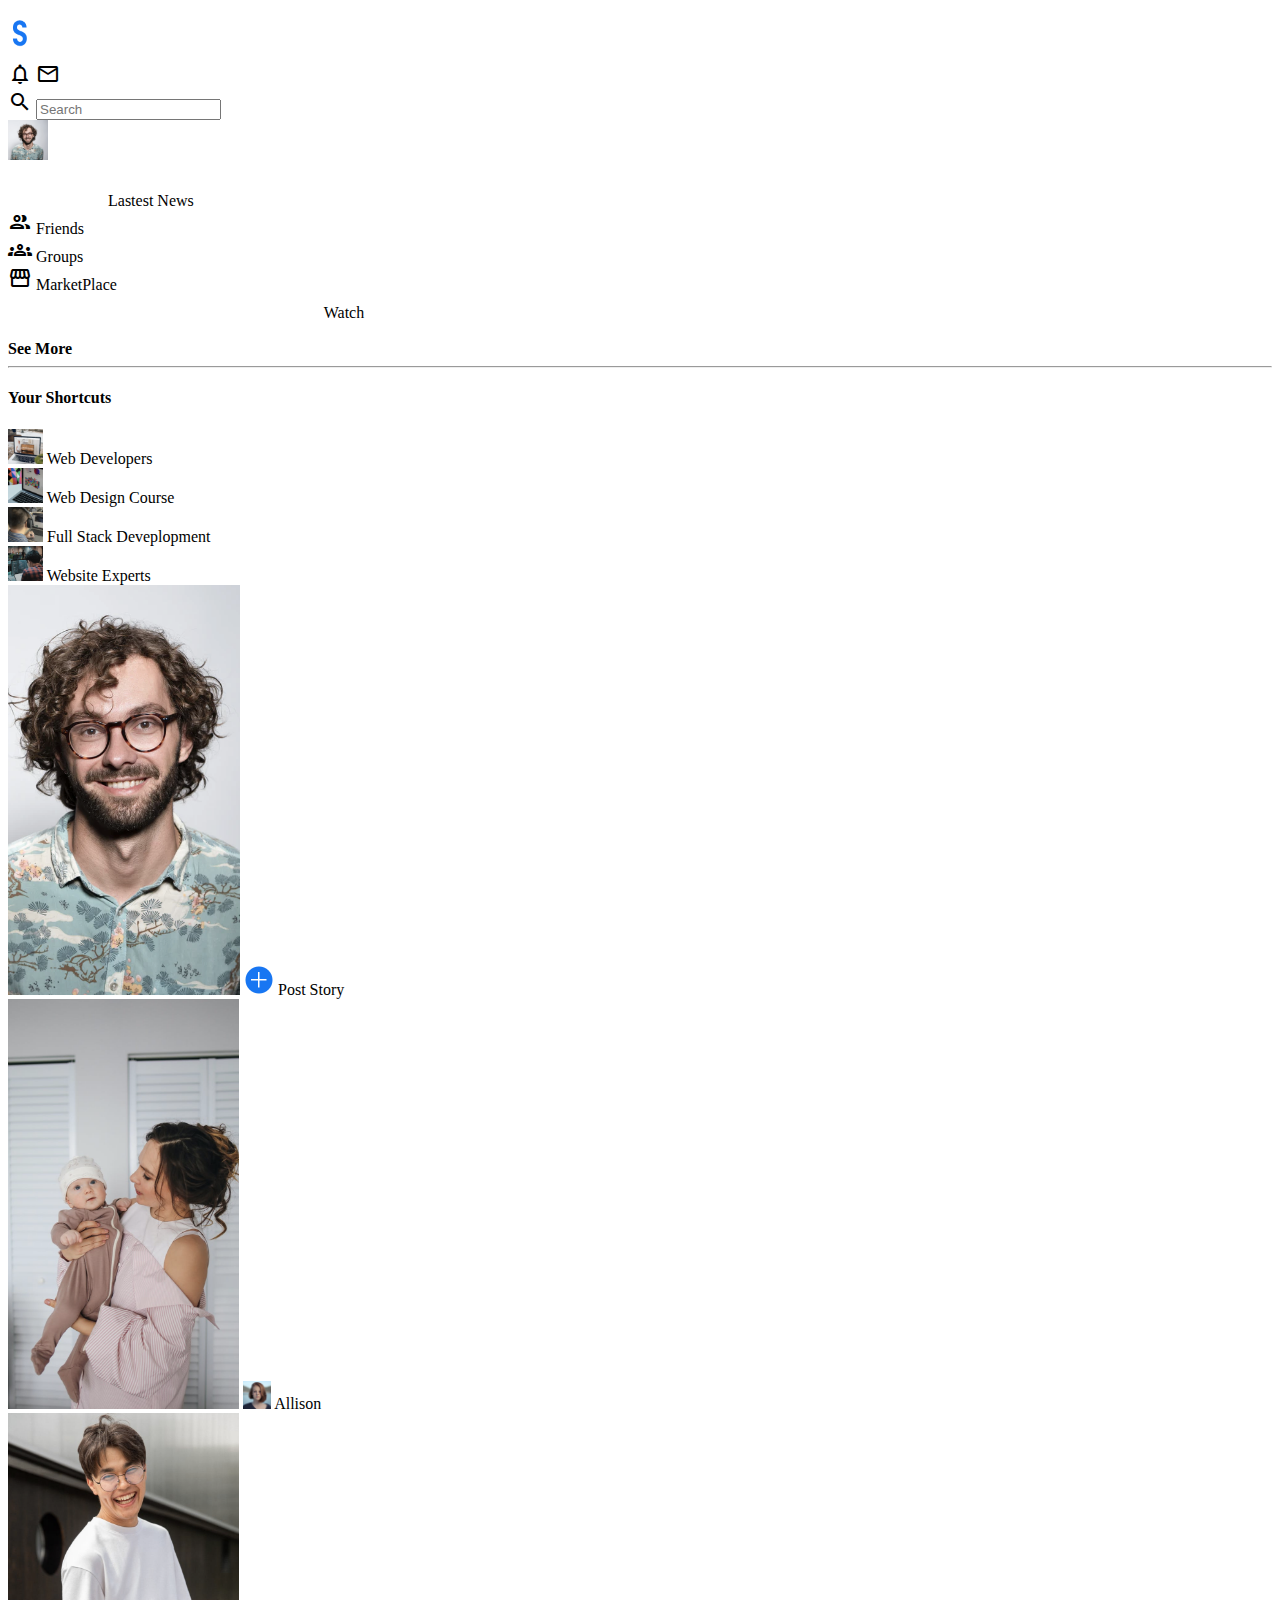
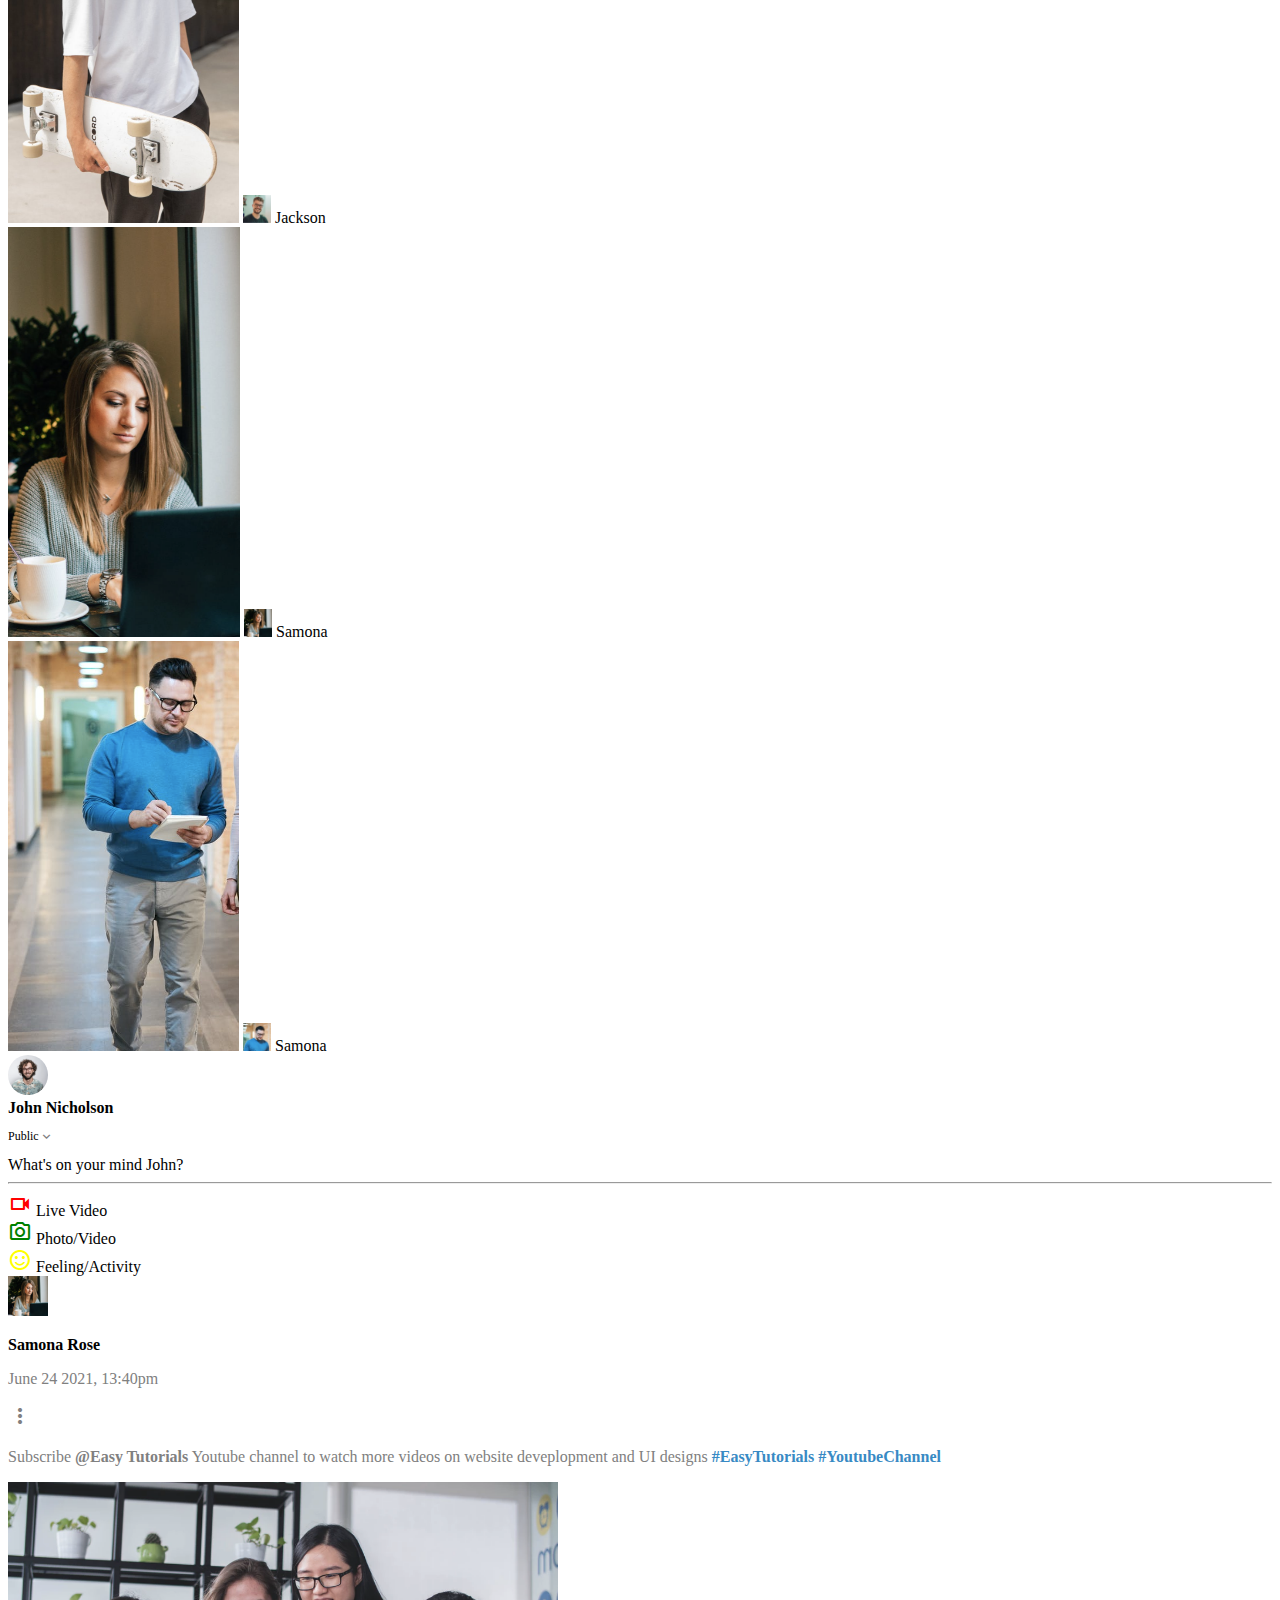
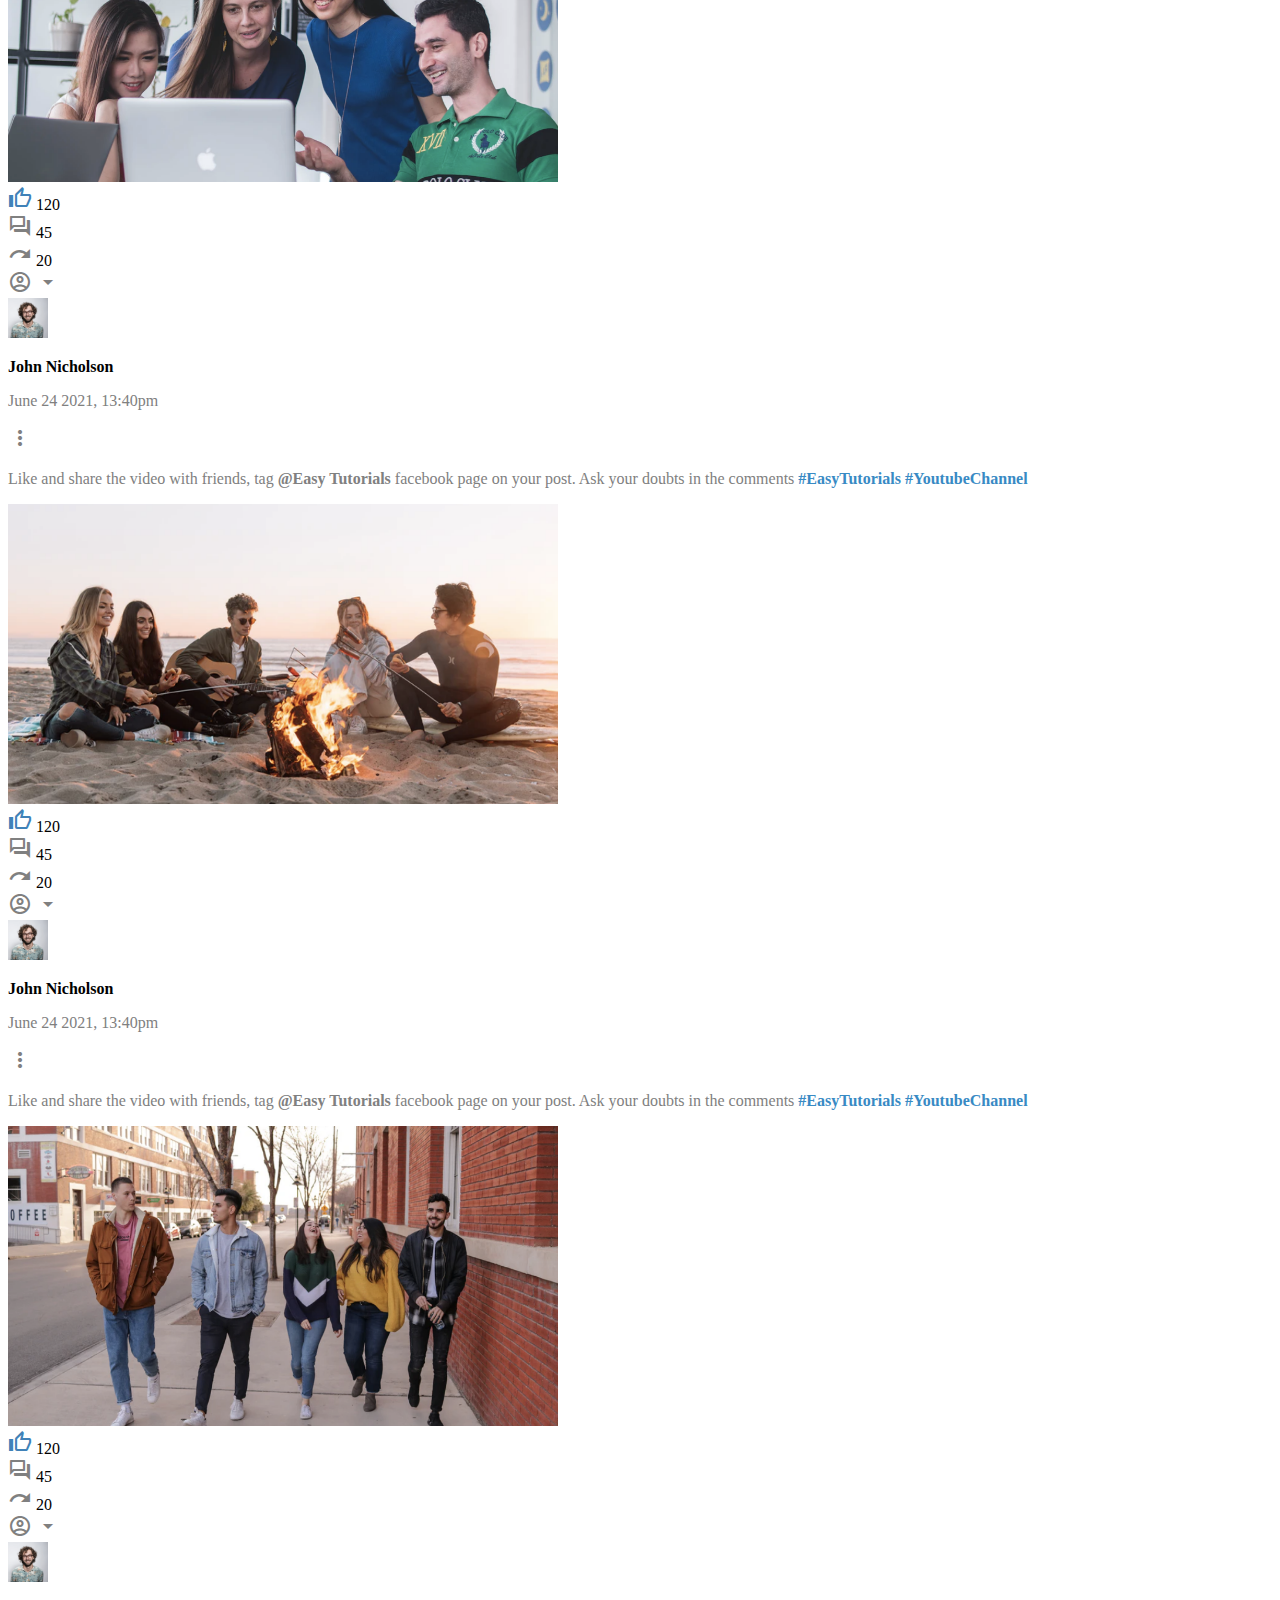
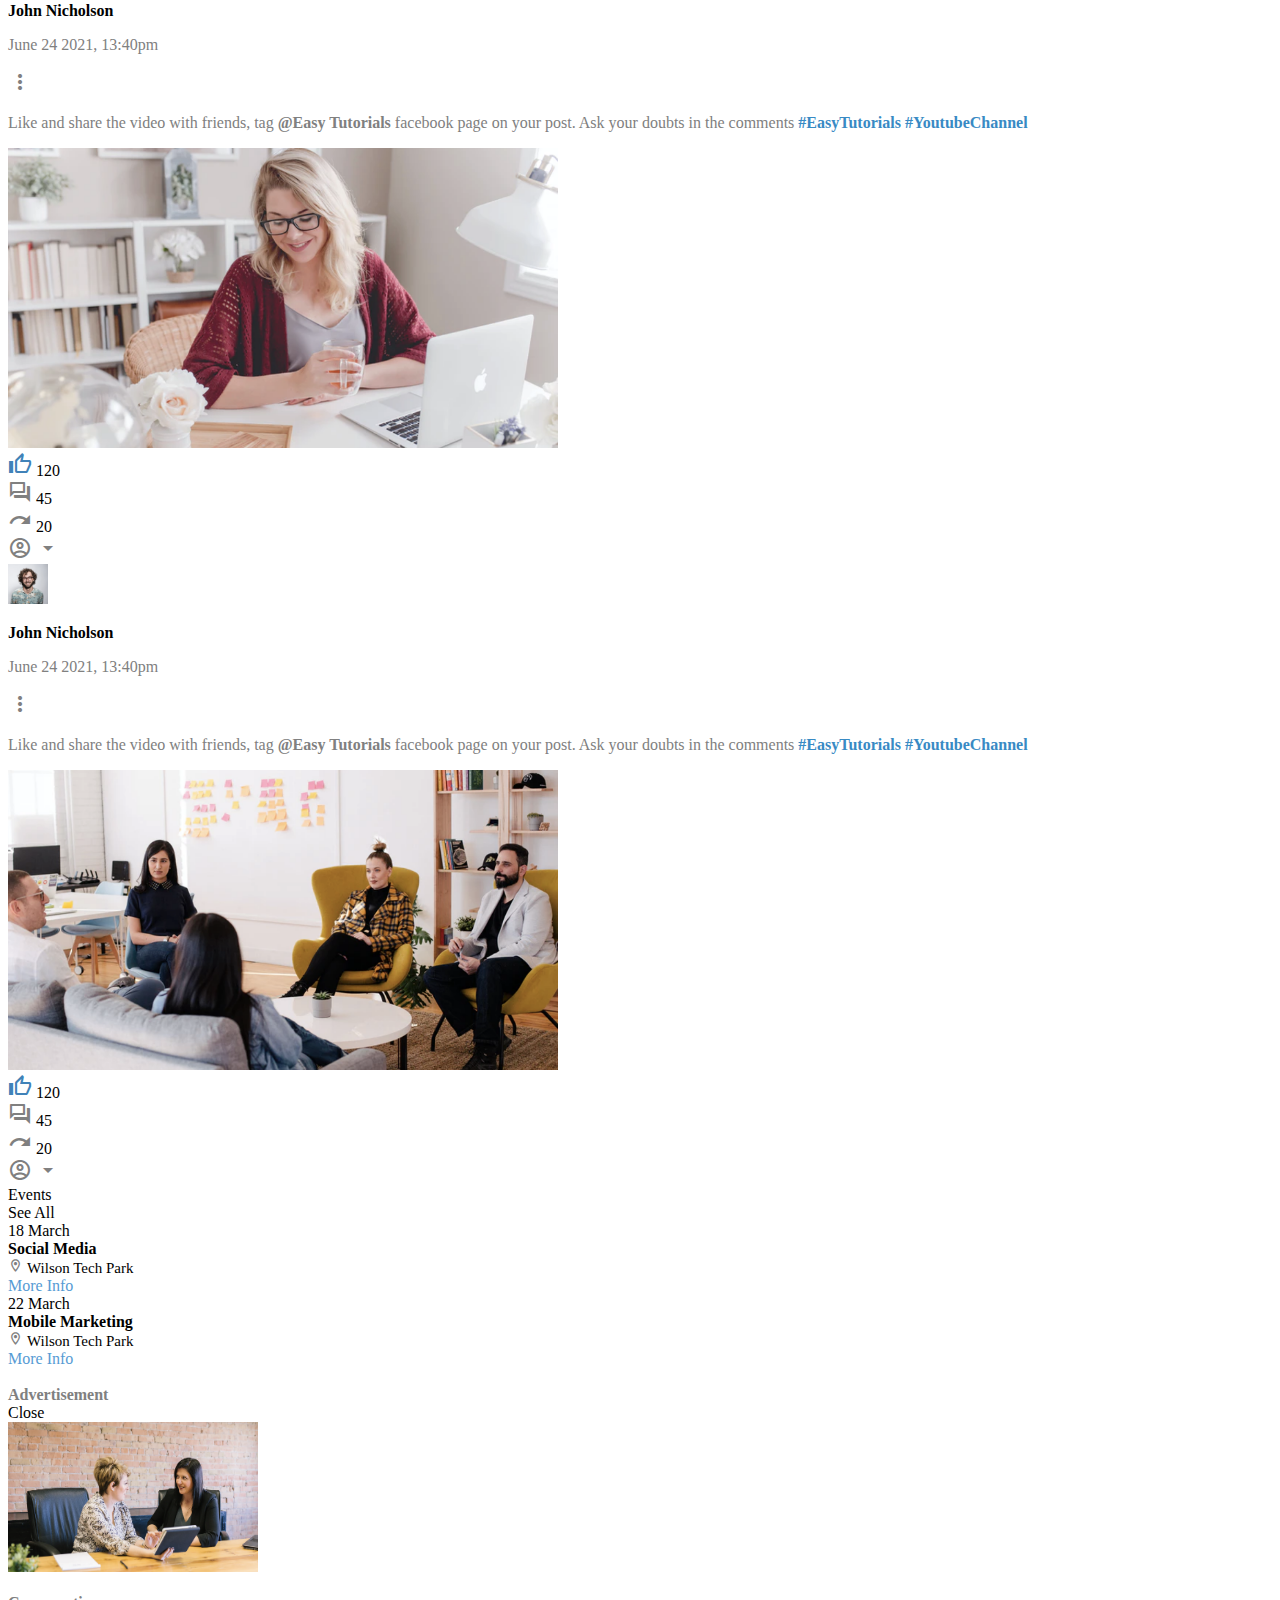
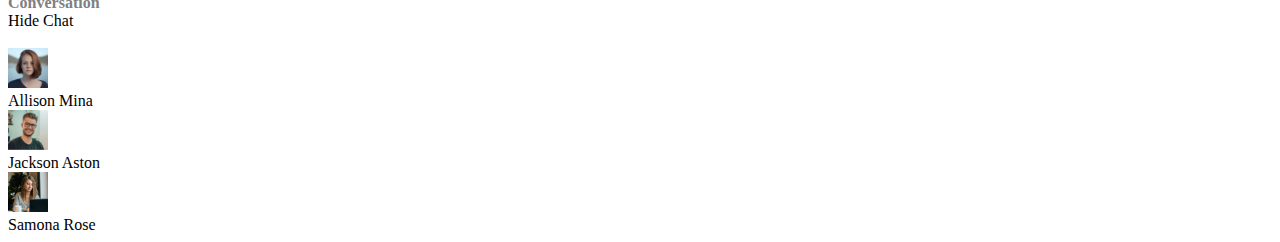
==== index.html @ bc4e50e1 "Add files via upload" ====
<!DOCTYPE html>
<html lang="en">

<head>
    <meta charset="UTF-8">
    <meta name="viewport" content="width=device-width, initial-scale=1.0">
    <link rel="stylesheet" href="/css/FacebookClone.css">
    <link href="https://fonts.googleapis.com/icon?family=Material+Icons+Outlined" rel="stylesheet">

<body>
    <nav>
        <div class="bar-left-side">
            <img src="/img/logo.png" width="150px" height="50px">
            <div class="bar_actions">
                <span class="material-icons-outlined">
                    notifications
                </span>
                <span class="material-icons-outlined">
                    email
                </span>
                <span class="material-icons-outlined">
                    smart_display
                </span>
            </div>
        </div>

        <div class="bar-right-side">

            <div class="search_bar">
                <span class="material-icons-outlined">
                    search
                </span>
                <input type="text" placeholder="Search">
            </div>
            <div class="user">
                <img src="/img/profile-pic.png" width="40px" height="40px" class="perfil">
                <div class="estado"></div>
            </div>

            <!-- <div class="div">
                <div class="opciones">
                    <div class="izquierda">
                        <div class="imagen">
                            <img src="/img/member-3.png" width="40px" height="40px">
                        </div>
                        <div class="data">
                            <p style="font-weight: bold;">Samona Rose</p>
                            <p style="color: gray;">June 24 2021, 13:40pm</p>
                        </div>
                    </div>
                    <div>
                        <span class="material-icons-outlined" style="color: grey;">
                            more_vert
                        </span>
                    </div>
                </div>

                <hr>

                <div class="opciones">
                    <div class="izquierda">
                        <div class="imagen">
                            <img src="/img/member-3.png" width="40px" height="40px">
                        </div>
                        <div class="data">
                            <p style="font-weight: bold;">Samona Rose</p>
                            <p style="color: gray;">June 24 2021, 13:40pm</p>
                        </div>
                    </div>
                    <div>
                        <span class="material-icons-outlined" style="color: grey;">
                            more_vert
                        </span>
                    </div>
                </div>


            </div> -->
        </div>
    </nav>

    <br>
    <div class="container">
        <div class="contenedor">
            <div class="left">
                <div class="sections">
                    <a>
                        <span class="material-icons-outlined ">feed</span>
                        <span>Lastest News</span>
                    </a>
                </div>
                <div class="sections">
                    <a>
                        <span class="material-icons-outlined">people</span>
                        <span> Friends</span>
                    </a>
                </div>
                <div class="sections">
                    <a>
                        <span class="material-icons-outlined">groups</span>
                        <span> Groups</span>
                    </a>
                </div>
                <div class="sections">
                    <a>
                        <span class="material-icons-outlined">storefront</span>
                        <span> MarketPlace</span>
                    </a>
                </div>
                <div class="sections">
                    <a>
                        <span class="material-icons-outlined">smart_display</span>
                        <span> Watch</span>
                    </a>
                </div>
                <br>
                <a> <strong> <span class="More">See More</span> </strong> </a>
            </div>
            <hr>

            <div>
                <h4>Your Shortcuts</h4>
                <div class="sections">
                    <a>
                        <img src="/img/shortcut-1.png" height="35px" width="35px">
                        <span>Web Developers</span>
                    </a>
                </div>
                <div class="sections">
                    <a>
                        <img src="/img/shortcut-2.png" height="35px" width="35px">
                        <span>Web Design Course</span>
                    </a>
                </div>
                <div class="sections">
                    <a>
                        <img src="/img/shortcut-3.png" height="35px" width="35px">
                        <span>Full Stack Deveplopment</span>
                    </a>
                </div>
                <div class="sections">
                    <a>
                        <img src="/img/shortcut-4.png" height="35px" width="35px">
                        <span>Website Experts</span>
                    </a>
                </div>
            </div>

        </div>

        <div class="mid">
            <div class="status">
                <div class="caja">
                    <img src="/img/status-1.png" class="profile">
                    <img src="/img/upload.png" width="30px" height="30px" class="history_image">
                    <span>Post Story</span>
                </div>
                <div class="caja">
                    <img src="/img/status-2.png" class="profile">
                    <img src="/img/member-1.png" width="28px" height="28px" class="pic">
                    <span>Allison</span>
                </div>
                <div class="caja">
                    <img src="/img/status-3.png" class="profile">
                    <img src="/img/member-2.png" width="28px" height="28px" class="pic">
                    <span>Jackson</span>
                </div>
                <div class="caja">
                    <img src="/img/status-4.png" class="profile">
                    <img src="/img/member-3.png" width="28px" height="28px" class="pic">
                    <span>Samona</span>
                </div>
                <div class="caja">
                    <img src="/img/status-5.png" class="profile">
                    <img src="/img/member-4.png" width="28px" height="28px" class="pic">
                    <span>Samona</span>
                </div>
            </div>
            <div class="share">
                <div>
                    <img src="/img/profile-pic.png" width="40px" height="40px" style="border-radius: 100px;">
                </div>
                <div class="info">
                    <b><span>John Nicholson</span> </b>
                    <p style="font-size: 12px; display: flex; align-items: center;">
                        <span>Public</span>
                        <span class="material-icons-outlined" style="color: gray;  font-size: 15px;">
                            expand_more
                        </span>
                    </p>
                    <div class="question">What's on your mind John?</div>
                    <hr>
                    <div class="options">
                        <div>
                            <span class="material-icons-outlined" style="color: red; ">
                                videocam
                            </span>
                            Live Video
                        </div>
                        <div>
                            <span class="material-icons-outlined" style="color: green;">
                                photo_camera
                            </span>
                            Photo/Video
                        </div>
                        <div>
                            <span class="material-icons-outlined" style="color: yellow;">
                                sentiment_satisfied_alt
                            </span>
                            Feeling/Activity
                        </div>
                    </div>
                </div>
            </div>
            <div class="publication">
                <div class="head">
                    <div class="izquierda">
                        <div class="imagen">
                            <img src="/img/member-3.png" width="40px" height="40px">
                        </div>
                        <div class="data">
                            <p style="font-weight: bold;">Samona Rose</p>
                            <p style="color: gray;">June 24 2021, 13:40pm</p>
                        </div>
                    </div>
                    <div>
                        <span class="material-icons-outlined" style="color: grey;">
                            more_vert
                        </span>
                    </div>
                </div>
                <div class="information">
                    <p style="color: grey;">Subscribe <b style="color: grey;">@Easy Tutorials</b> Youtube channel
                        to watch more videos on website deveplopment and UI designs
                        <b style="color: rgb(56, 138, 196);"> #EasyTutorials #YoutubeChannel</b>
                    </p>
                    <img src="/img/feed-image-1.png" height="300px" width="550px" class="feed-image-1">
                </div>
                <div class="feet">
                    <div class="reactions">
                        <div class="reactions">
                            <span class="material-icons-outlined" style="color: rgb(64, 130, 184);">
                                thumb_up
                            </span>
                            120
                        </div>
                        <div class="reactions">
                            <span class="material-icons-outlined" style="color: grey;">
                                question_answer
                            </span>
                            45
                        </div>
                        <div class="reactions">
                            <span class="material-icons-outlined" style="color: grey;">
                                redo
                            </span>
                            20
                        </div>
                    </div>
                    <div>
                        <span class="material-icons-outlined" style="color: grey;">
                            account_circle
                        </span>
                        <span class="material-icons-outlined" style="color: grey;">
                            arrow_drop_down
                        </span>
                    </div>
                </div>
            </div>

            <div class="publication">
                <div class="head">
                    <div class="izquierda">
                        <div class="imagen">
                            <img src="/img/profile-pic.png" width="40px" height="40px">
                        </div>
                        <div class="data">
                            <p style="font-weight: bold;">John Nicholson</p>
                            <p style="color: gray;">June 24 2021, 13:40pm</p>
                        </div>
                    </div>
                    <div>
                        <span class="material-icons-outlined" style="color: grey;">
                            more_vert
                        </span>
                    </div>
                </div>
                <div class="information">
                    <p style="color: grey;">Like and share the video with friends, tag <b style="color: grey;">@Easy
                            Tutorials</b>
                        facebook page on your post. Ask your doubts in the comments
                        <b style="color: rgb(56, 138, 196);"> #EasyTutorials #YoutubeChannel</b>
                    </p>
                    <img src="/img/feed-image-2.png" height="300px" width="550px" class="feed-image-1">
                </div>
                <div class="feet">
                    <div class="reactions">
                        <div class="reactions">
                            <span class="material-icons-outlined" style="color: rgb(64, 130, 184);">
                                thumb_up
                            </span>
                            120
                        </div>
                        <div class="reactions">
                            <span class="material-icons-outlined" style="color: grey;">
                                question_answer
                            </span>
                            45
                        </div>
                        <div class="reactions">
                            <span class="material-icons-outlined" style="color: grey;">
                                redo
                            </span>
                            20
                        </div>
                    </div>
                    <div>
                        <span class="material-icons-outlined" style="color: grey;">
                            account_circle
                        </span>
                        <span class="material-icons-outlined" style="color: grey;">
                            arrow_drop_down
                        </span>
                    </div>
                </div>
            </div>

            <div class="publication">
                <div class="head">
                    <div class="izquierda">
                        <div class="imagen">
                            <img src="/img/profile-pic.png" width="40px" height="40px">
                        </div>
                        <div class="data">
                            <p style="font-weight: bold;">John Nicholson</p>
                            <p style="color: gray;">June 24 2021, 13:40pm</p>
                        </div>
                    </div>
                    <div>
                        <span class="material-icons-outlined" style="color: grey;">
                            more_vert
                        </span>
                    </div>
                </div>
                <div class="information">
                    <p style="color: grey;">Like and share the video with friends, tag <b style="color: grey;">@Easy
                            Tutorials</b>
                        facebook page on your post. Ask your doubts in the comments
                        <b style="color: rgb(56, 138, 196);"> #EasyTutorials #YoutubeChannel</b>
                    </p>
                    <img src="/img/feed-image-3.png" height="300px" width="550px" class="feed-image-1">
                </div>
                <div class="feet">
                    <div class="reactions">
                        <div class="reactions">
                            <span class="material-icons-outlined" style="color: rgb(64, 130, 184);">
                                thumb_up
                            </span>
                            120
                        </div>
                        <div class="reactions">
                            <span class="material-icons-outlined" style="color: grey;">
                                question_answer
                            </span>
                            45
                        </div>
                        <div class="reactions">
                            <span class="material-icons-outlined" style="color: grey;">
                                redo
                            </span>
                            20
                        </div>
                    </div>
                    <div>
                        <span class="material-icons-outlined" style="color: grey;">
                            account_circle
                        </span>
                        <span class="material-icons-outlined" style="color: grey;">
                            arrow_drop_down
                        </span>
                    </div>
                </div>
            </div>

            <div class="publication">
                <div class="head">
                    <div class="izquierda">
                        <div class="imagen">
                            <img src="/img/profile-pic.png" width="40px" height="40px">
                        </div>
                        <div class="data">
                            <p style="font-weight: bold;">John Nicholson</p>
                            <p style="color: gray;">June 24 2021, 13:40pm</p>
                        </div>
                    </div>
                    <div>
                        <span class="material-icons-outlined" style="color: grey;">
                            more_vert
                        </span>
                    </div>
                </div>
                <div class="information">
                    <p style="color: grey;">Like and share the video with friends, tag <b style="color: grey;">@Easy
                            Tutorials</b>
                        facebook page on your post. Ask your doubts in the comments
                        <b style="color: rgb(56, 138, 196);"> #EasyTutorials #YoutubeChannel</b>
                    </p>
                    <img src="/img/feed-image-4.png" height="300px" width="550px" class="feed-image-1">
                </div>
                <div class="feet">
                    <div class="reactions">
                        <div class="reactions">
                            <span class="material-icons-outlined" style="color: rgb(64, 130, 184);">
                                thumb_up
                            </span>
                            120
                        </div>
                        <div class="reactions">
                            <span class="material-icons-outlined" style="color: grey;">
                                question_answer
                            </span>
                            45
                        </div>
                        <div class="reactions">
                            <span class="material-icons-outlined" style="color: grey;">
                                redo
                            </span>
                            20
                        </div>
                    </div>
                    <div>
                        <span class="material-icons-outlined" style="color: grey;">
                            account_circle
                        </span>
                        <span class="material-icons-outlined" style="color: grey;">
                            arrow_drop_down
                        </span>
                    </div>
                </div>
            </div>

            <div class="publication">
                <div class="head">
                    <div class="izquierda">
                        <div class="imagen">
                            <img src="/img/profile-pic.png" width="40px" height="40px">
                        </div>
                        <div class="data">
                            <p style="font-weight: bold;">John Nicholson</p>
                            <p style="color: gray;">June 24 2021, 13:40pm</p>
                        </div>
                    </div>
                    <div>
                        <span class="material-icons-outlined" style="color: grey;">
                            more_vert
                        </span>
                    </div>
                </div>
                <div class="information">
                    <p style="color: grey;">Like and share the video with friends, tag <b style="color: grey;">@Easy
                            Tutorials</b>
                        facebook page on your post. Ask your doubts in the comments
                        <b style="color: rgb(56, 138, 196);"> #EasyTutorials #YoutubeChannel</b>
                    </p>
                    <img src="/img/feed-image-5.png" height="300px" width="550px" class="feed-image-1">
                </div>
                <div class="feet">
                    <div class="reactions">
                        <div class="reactions">
                            <span class="material-icons-outlined" style="color: rgb(64, 130, 184);">
                                thumb_up
                            </span>
                            120
                        </div>
                        <div class="reactions">
                            <span class="material-icons-outlined" style="color: grey;">
                                question_answer
                            </span>
                            45
                        </div>
                        <div class="reactions">
                            <span class="material-icons-outlined" style="color: grey;">
                                redo
                            </span>
                            20
                        </div>
                    </div>
                    <div>
                        <span class="material-icons-outlined" style="color: grey;">
                            account_circle
                        </span>
                        <span class="material-icons-outlined" style="color: grey;">
                            arrow_drop_down
                        </span>
                    </div>
                </div>
            </div>
        </div>

        <div class="right">
            <div class="title">
                <div>Events</div>
                <div>See All</div>
            </div>
            <div class="description">
                <div class="date">
                    <span>18</span>
                    <span class="month">March</span>
                </div>
                <div class="place">
                    <b>Social Media</b>
                    <div>
                        <span class="material-icons-outlined" style="font-size: 15px; color: gray;">
                            location_on
                        </span>
                        <span style="font-size: 15px;">Wilson Tech Park</span>
                        <br>
                        <span style="color: rgb(86, 155, 212);">More Info</span>
                    </div>
                </div>
            </div>
            <div class="description">
                <div class="date">
                    <span>22</span>
                    <span class="month">March</span>
                </div>
                <div class="place">
                    <b>Mobile Marketing</b>
                    <div>
                        <span class="material-icons-outlined" style="font-size: 15px; color: gray;">
                            location_on
                        </span>
                        <span style="font-size: 15px;">Wilson Tech Park</span>
                        <br>
                        <span style="color: rgb(86, 155, 212);">More Info</span>
                    </div>
                </div>
            </div>
            <br>
            <div class="title">
                <div style="color: grey; font-weight: bold;">Advertisement</div>
                <div>Close</div>
            </div>
            <div class="advertisement">
                <img src="/img/advertisement.png" width="250px" height="150px">
            </div>
            <br>
            <div class="title">
                <div style="color: grey; font-weight: bold;">Conversation</div>
                <div>Hide Chat</div>
            </div>

            <div>
                <br>
                <div class="chat">
                    <div class="imagen">
                        <img src="/img/member-1.png" width="40px" height="40px">
                        <div class="punto"></div>
                    </div>
                    <span>Allison Mina</span>
                </div>
                <div class="chat">
                    <div class="imagen">
                        <img src="/img/member-2.png" width="40px" height="40px">
                        <div class="punto"></div>
                    </div>
                    <span>Jackson Aston</span>
                </div>
                <div class="chat">
                    <div class="imagen">
                        <img src="/img/member-3.png" width="40px" height="40px">
                        <div class="punto"></div>
                    </div>
                    <span>Samona Rose</span>
                </div>
            </div>
        </div>

    </div>


</body>

</html>
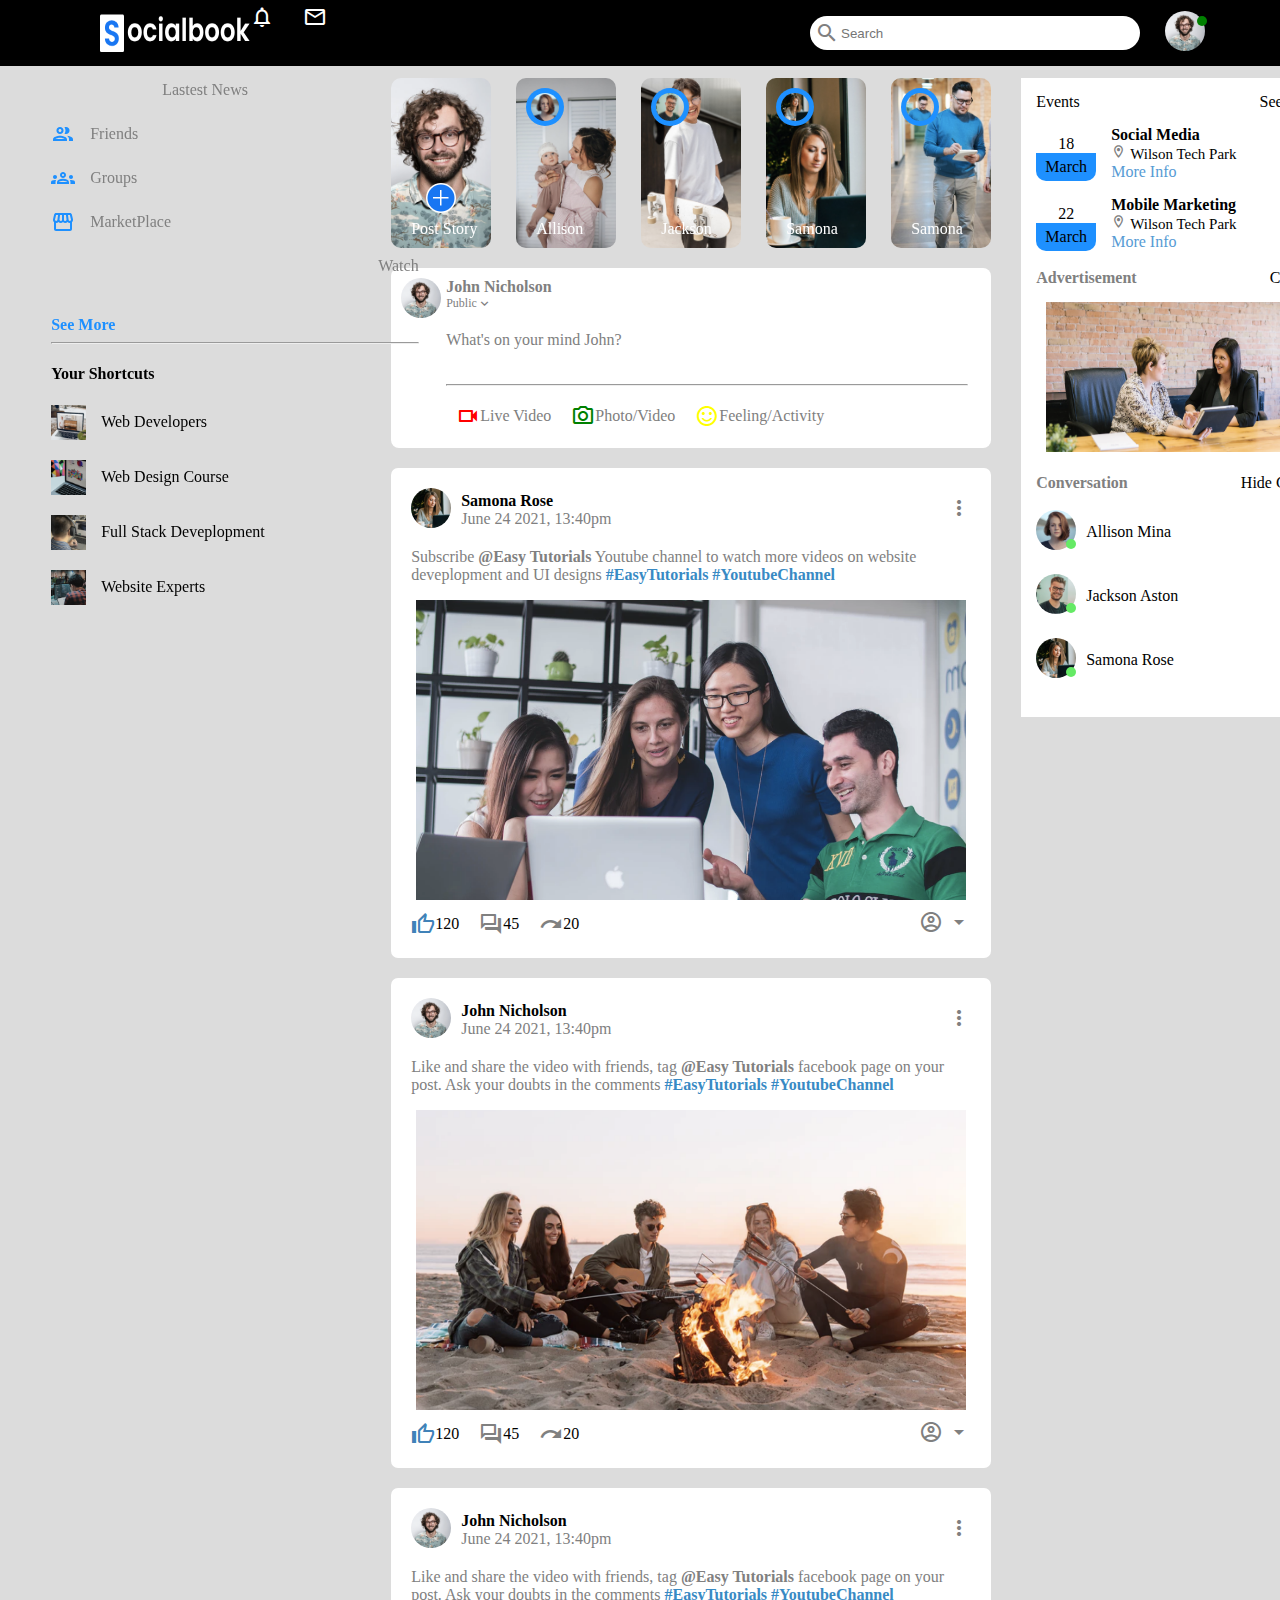
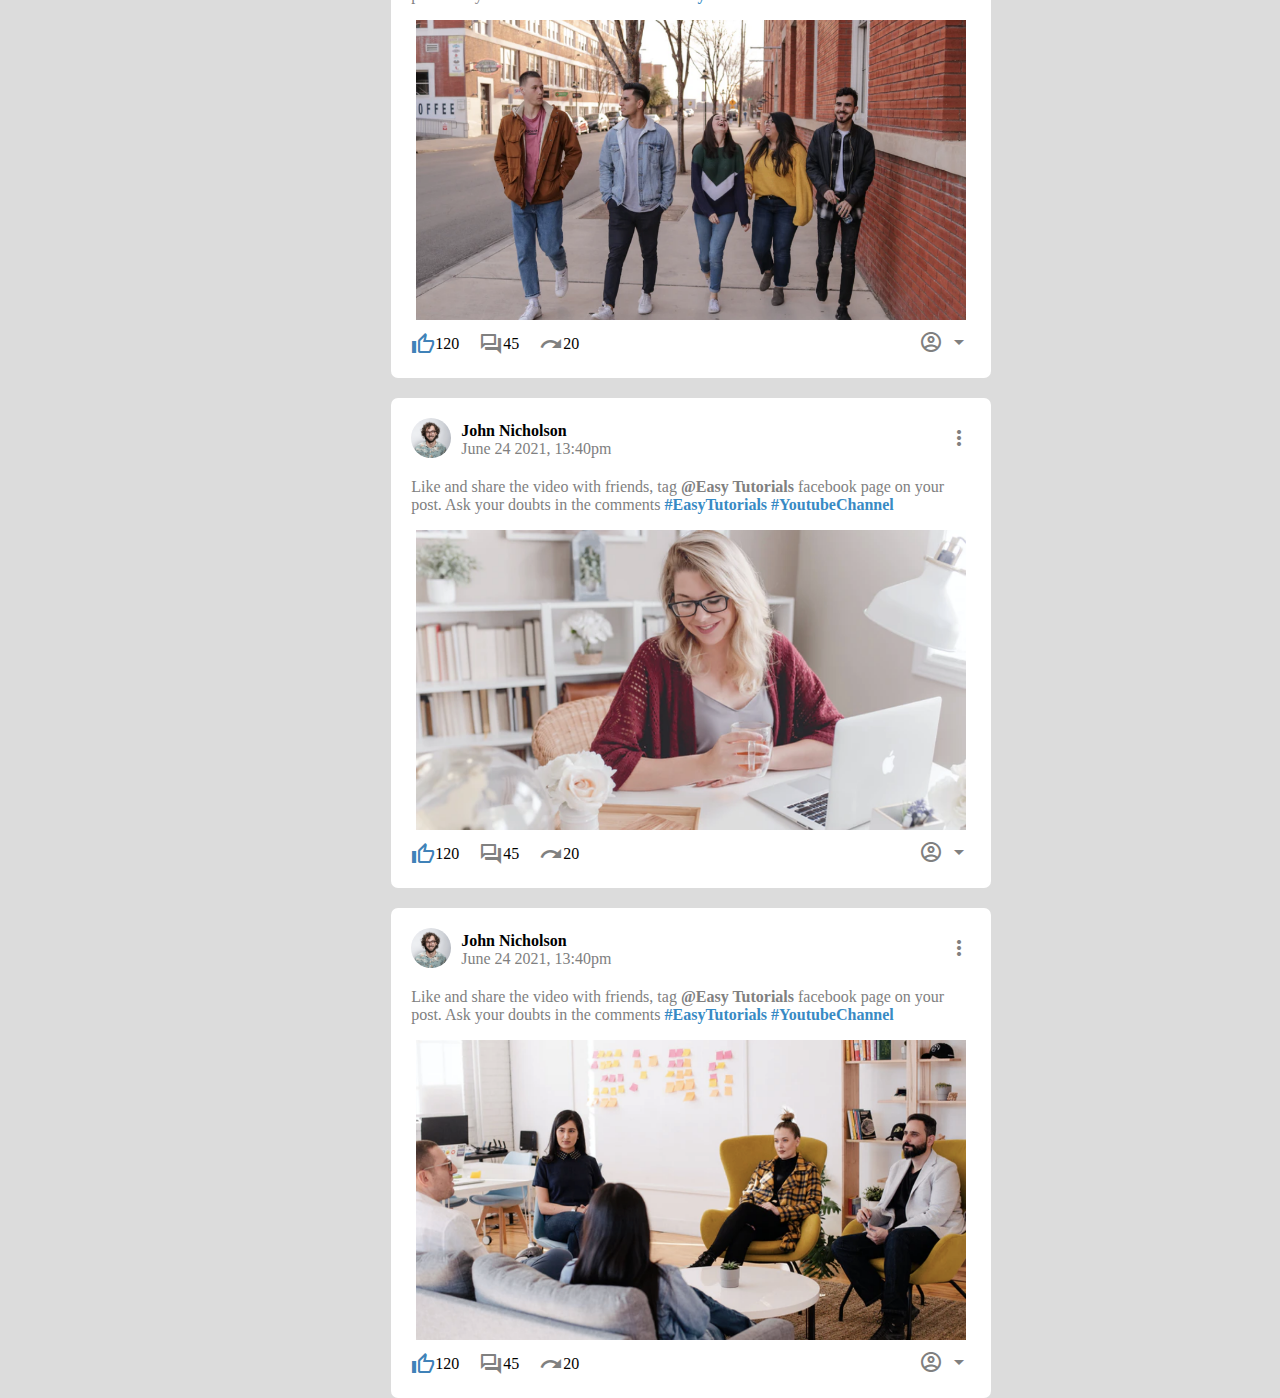
==== commit ce8d94ed: "Update index.html" ====
--- a/index.html
+++ b/index.html
@@ -4,7 +4,7 @@
 <head>
     <meta charset="UTF-8">
     <meta name="viewport" content="width=device-width, initial-scale=1.0">
-    <link rel="stylesheet" href="/css/FacebookClone.css">
+    <link rel="stylesheet" href="FacebookClone.css">
     <link href="https://fonts.googleapis.com/icon?family=Material+Icons+Outlined" rel="stylesheet">
 
 <body>
@@ -581,4 +581,4 @@
 
 </body>
 
-</html>+</html>
--- a/FacebookClone.css
+++ b/FacebookClone.css
@@ -0,0 +1,310 @@
+.material-icons {
+    font-family: 'Material Icons';
+    font-weight: normal;
+    font-style: normal;
+    font-size: 24px;  /* Preferred icon size */
+    display: inline-block;
+    line-height: 1;
+    text-transform: none;
+    letter-spacing: normal;
+    word-wrap: normal;
+    white-space: nowrap;
+    direction: ltr;
+  
+    /* Support for all WebKit browsers. */
+    -webkit-font-smoothing: antialiased;
+    /* Support for Safari and Chrome. */
+    text-rendering: optimizeLegibility;
+  
+    /* Support for Firefox. */
+    -moz-osx-font-smoothing: grayscale;
+  
+    /* Support for IE. */
+    font-feature-settings: 'liga';
+  }
+.material-icons-outlined{
+    color: white;
+}
+body{
+    margin: 0px;
+    height: 1000px;
+    background-color:#DCDCDC;
+}
+nav{
+    width: 100%;
+    background-color: black;
+    position: fixed;
+    padding-top:5px ;
+    padding-bottom: 5px;
+    display: flex;
+    flex-direction: row;
+    justify-content: space-between;
+    z-index: 1;
+}
+.bar-left-side{
+    width: 380px;
+    display: flex;
+    align-items: center;
+    justify-content: space-between;
+    margin-left: 100px;
+}
+.bar_actions{
+    display: inline-block;
+}
+.bar_actions span{
+    margin-right: 25px;
+}
+.bar-right-side{
+    width: 350px;
+    margin-right: 120px;
+    display: flex;
+    align-items: center;
+    position: relative;
+}
+.bar-right-side span{
+    color: grey;
+}
+.search_bar{
+    display: flex;
+    background-color: white;
+    border-radius: 20px;
+    width: 320px;
+    padding: 5px;
+}
+.search_bar input{
+    border: none;
+    outline: none;   
+    width: 340px;
+    box-sizing: border-box;
+}
+.perfil{
+    border-radius: 100px;
+    margin-left: 25px;
+}
+.user{
+    position: relative;
+}
+.div{
+    position : absolute;
+    left: 15px;
+    top: 60px;
+    width: 95%;
+    border: 1px solid red;
+    background-color: white;
+    padding: 10px;
+}
+
+.opciones{
+    display: flex;
+    justify-content: space-between;
+    margin-bottom: 10px;
+}
+.estado{
+    width: 10px;
+    height: 10px;
+    background-color: green;
+    border-radius: 100px;
+    position: absolute;
+    right: -2px;
+    top: 5px;
+}
+.container{
+    display: flex;
+    width: 100%;
+    padding: 10px 4%;
+    margin-top: 50px;
+    height: 100vh;
+    box-sizing: border-box;
+}
+.left .material-icons-outlined, .More{
+    color: #1E90FF;
+}
+.contenedor{
+    position: fixed;
+}
+.left {
+    color: grey;
+    display: flex;
+    flex-direction: column;
+}
+.sections{
+    display: flex;
+    align-items: center;
+    margin-bottom: 20px;
+}
+.sections .material-icons-outlined, .sections img{
+    margin-right: 15px;
+}
+.sections a{
+    cursor: pointer;
+    display: flex;
+    align-items: center;
+}
+.mid{
+    margin-left: 340px;
+    width: 600px;
+}
+.status{
+    width: 100%;
+    display: flex;
+    justify-content: space-between;
+}
+.caja{
+    width: 100px;
+    height: 170px;
+    position: relative;
+}
+.profile{
+    width: 100%;
+    height: 100%;
+    object-fit: cover;
+    border-radius: 10px;
+}
+.history_image{
+    position: absolute;
+    left: 35px;
+    bottom: 35px;
+}
+.caja span{
+    position: absolute;
+    left: 20px;
+    bottom: 10px;
+    color: white;
+}
+.pic{
+    position: absolute;
+    left: 10px;
+    top: 10px;
+    background-color: #1E90FF;
+    padding: 5px;
+    border-radius: 100px;
+}
+.share{
+    display: flex;
+    padding: 10px;
+    background-color: white;
+    margin-top: 20px;
+    margin-bottom: 20px;
+    border-radius: 8px;
+}
+.share p{
+    margin: 0px;
+}
+.question{
+    margin-top: 20px;
+    margin-bottom: 35px;
+}
+.options{
+    display: flex;
+}
+.options div{
+    display: flex;
+    align-items: center;
+    margin: 10px;
+}
+.info{
+    width: 90%;
+    color: grey;
+    margin-left: 5px;
+}
+.right{
+    margin-left: 15px;
+    width:300px;
+    padding: 15px;
+    box-sizing: border-box;
+    background-color: white;
+    position: fixed;
+    margin-left: 970px;
+}
+.title{
+    display: flex;
+    flex-direction: row;
+    justify-content: space-between;
+}
+.description{
+    display: flex;
+    margin-top: 15px;
+}
+.date{
+    width: 60px;
+    display: flex;
+    flex-direction: column;
+    align-items: center;
+    justify-content: end;
+    background-color: white;
+    border-radius: 10px;
+    box-sizing: border-box;
+    box-shadow: 0;
+}
+.month{
+    text-align: center;
+    width: 50px;
+    padding: 5px;
+    background-color: #1E90FF;
+    border-radius: 0px 0px 10px 10px;
+}
+.place{
+    margin-left: 15px;
+    display: flex;
+    flex-direction: column;
+    justify-content: center;
+}   
+.advertisement{
+    margin-top: 15px;
+    text-align: center;
+}
+.chat{
+    display: flex;
+    align-items: center;
+    margin-bottom: 20px;
+}
+.imagen{
+    position: relative;
+}
+.imagen img{
+    border-radius: 100px;
+    margin-right: 10px;
+}
+.punto{
+    width: 10px;
+    height: 10px;
+    background-color: rgb(101, 234, 101);
+    border-radius: 100px;
+    position: absolute;
+    right: 10px;
+    bottom: 5px;
+}
+.publication{
+    padding: 20px;
+    background-color: white;
+    border-radius: 7px;
+    margin-bottom: 20px;
+}
+.head{
+    display: flex;
+    align-items: center;
+    justify-content: space-between;
+}
+.head p,.izquierda p{
+    margin: 0px;
+}
+.izquierda{
+    display: flex;
+    align-items: center;
+}
+.information{
+    display: flex;
+    flex-direction: column;
+    align-items: center;
+}
+.feet{
+    display: flex;
+    justify-content: space-between;
+    align-items: center;
+    margin-top: 10px;
+}
+.reactions{
+    display: flex;
+    align-items: center;
+    margin-right: 20px;
+}